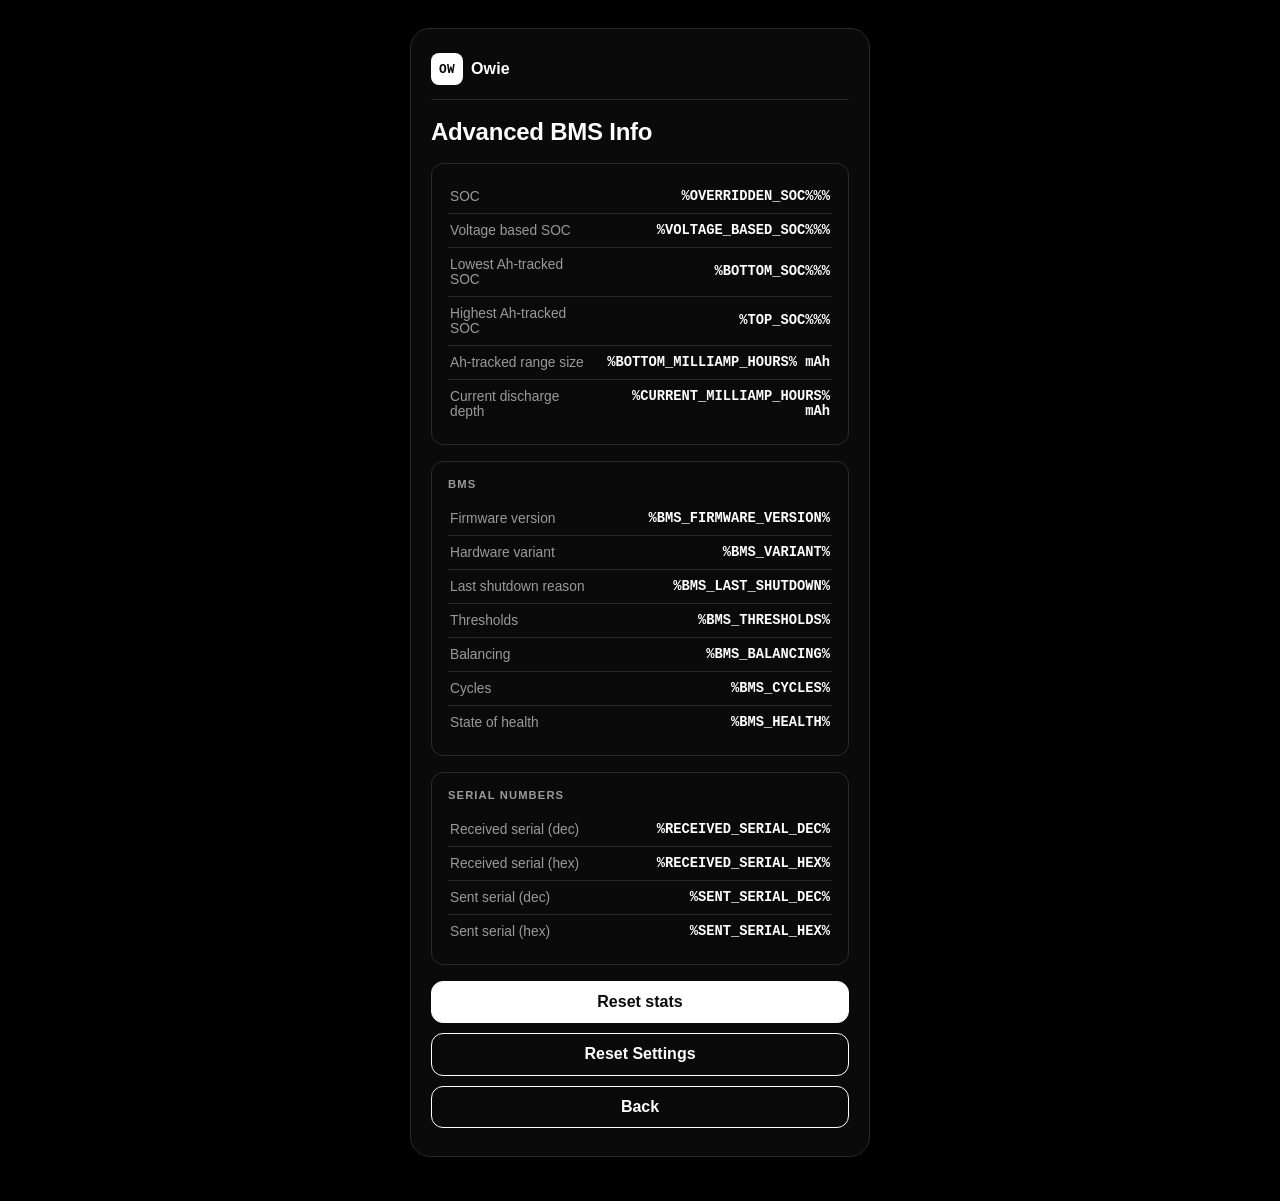
==== data/battery.html @ ce4d21ec "UI: move serials to Advanced BMS Info, drop home Firmware Update button, fix stock mode switch state" ====
<!DOCTYPE html>
<html lang="en">

<head>
    <meta charset="utf-8">
    <meta name="viewport" content="width=device-width,initial-scale=1,user-scalable=no">
    <title>Owie - Advanced BMS Info</title>
    <link rel="stylesheet" href="styles.css?v=5">
</head>

<body>
    <main class="page">
        <header class="topbar">
            <div class="brand">
                <span class="brand-mark">OW</span>
                <span class="brand-name">Owie</span>
            </div>
        </header>

        <h1>Advanced BMS Info</h1>

        <div class="section">
            <table>
                <tr>
                    <th>SOC</th>
                    <td>%OVERRIDDEN_SOC%%%</td>
                </tr>
                <tr>
                    <th>Voltage based SOC</th>
                    <td>%VOLTAGE_BASED_SOC%%%</td>
                </tr>
                <tr>
                    <th>Lowest Ah-tracked SOC</th>
                    <td>%BOTTOM_SOC%%%</td>
                </tr>
                <tr>
                    <th>Highest Ah-tracked SOC</th>
                    <td>%TOP_SOC%%%</td>
                </tr>
                <tr>
                    <th>Ah-tracked range size</th>
                    <td>%BOTTOM_MILLIAMP_HOURS% mAh</td>
                </tr>
                <tr>
                    <th>Current discharge depth</th>
                    <td>%CURRENT_MILLIAMP_HOURS% mAh</td>
                </tr>
            </table>
        </div>

        <div class="section">
            <h2 class="section-title">BMS</h2>
            <table>
                <tr>
                    <th>Firmware version</th>
                    <td>%BMS_FIRMWARE_VERSION%</td>
                </tr>
                <tr>
                    <th>Hardware variant</th>
                    <td>%BMS_VARIANT%</td>
                </tr>
                <tr>
                    <th>Last shutdown reason</th>
                    <td>%BMS_LAST_SHUTDOWN%</td>
                </tr>
                <tr>
                    <th>Thresholds</th>
                    <td>%BMS_THRESHOLDS%</td>
                </tr>
                <tr>
                    <th>Balancing</th>
                    <td>%BMS_BALANCING%</td>
                </tr>
                <tr>
                    <th>Cycles</th>
                    <td>%BMS_CYCLES%</td>
                </tr>
                <tr>
                    <th>State of health</th>
                    <td>%BMS_HEALTH%</td>
                </tr>
            </table>
        </div>

        <div class="section">
            <h2 class="section-title">Serial Numbers</h2>
            <table>
                <tr>
                    <th>Received serial (dec)</th>
                    <td>%RECEIVED_SERIAL_DEC%</td>
                </tr>
                <tr>
                    <th>Received serial (hex)</th>
                    <td>%RECEIVED_SERIAL_HEX%</td>
                </tr>
                <tr>
                    <th>Sent serial (dec)</th>
                    <td>%SENT_SERIAL_DEC%</td>
                </tr>
                <tr>
                    <th>Sent serial (hex)</th>
                    <td>%SENT_SERIAL_HEX%</td>
                </tr>
            </table>
        </div>

        <div class="btn-row">
            <form method="post">
                <input type="hidden" name="reset_stats">
                <button>Reset stats</button>
            </form>
            <form method="post">
                <input type="hidden" name="reset_settings">
                <button class="btn-secondary">Reset Settings</button>
            </form>
            <button class="btn-secondary" onclick="history.back()">Back</button>
        </div>
    </main>
</body>

</html>
---- data/styles.css ----
:root {
    --bg: #000000;
    --text: #ffffff;
    --muted: #9a9a9a;
    --border: #2a2a2a;
    --ink: #ffffff;
    --paper: #0a0a0a;
    --field-bg: #141414;
    --field-bg-focus: #1a1a1a;
    --raised: #161616;
    --radius-lg: 20px;
    --radius-md: 12px;
    --shadow: 0 24px 60px rgba(0, 0, 0, 0.6), 0 2px 8px rgba(0, 0, 0, 0.4);
}

* {
    box-sizing: border-box;
}

body {
    margin: 0;
    min-height: 100vh;
    min-height: 100dvh;
    /* Always keep base padding AND any notch/status-bar inset */
    padding-top: calc(28px + env(safe-area-inset-top, 0px));
    padding-right: calc(20px + env(safe-area-inset-right, 0px));
    padding-bottom: calc(28px + env(safe-area-inset-bottom, 0px));
    padding-left: calc(20px + env(safe-area-inset-left, 0px));
    background: var(--bg);
    color: var(--text);
    font-family: -apple-system, BlinkMacSystemFont, "Segoe UI", Roboto, Helvetica, Arial, sans-serif;
    -webkit-font-smoothing: antialiased;
    overflow-x: hidden;
    overflow-y: auto;
    -webkit-overflow-scrolling: touch;
}

.card {
    width: 100%;
    max-width: 380px;
    margin: 0 auto;
    background: var(--paper);
    color: var(--text);
    border: 1px solid var(--border);
    border-radius: var(--radius-lg);
    box-shadow: var(--shadow);
    padding: 32px 28px;
    text-align: center;
}

.brand {
    display: inline-flex;
    align-items: center;
    gap: 8px;
    margin-bottom: 18px;
}

.brand-mark {
    width: 32px;
    height: 32px;
    border-radius: 8px;
    background: var(--ink);
    color: var(--paper);
    font-family: ui-monospace, SFMono-Regular, Menlo, Consolas, monospace;
    font-size: 0.8rem;
    font-weight: 700;
    display: flex;
    align-items: center;
    justify-content: center;
    letter-spacing: 0.02em;
}

.brand-name {
    font-weight: 700;
    letter-spacing: 0.01em;
}

.eyebrow {
    margin: 0 0 4px;
    text-transform: uppercase;
    letter-spacing: 0.12em;
    font-size: 0.7rem;
    font-weight: 600;
    color: var(--muted);
}

h1 {
    margin: 0 0 8px;
    font-size: 1.5rem;
    font-weight: 700;
    letter-spacing: -0.01em;
    color: var(--text);
}

.subtitle {
    margin: 0 0 24px;
    color: var(--muted);
    font-size: 0.92rem;
    line-height: 1.5;
}

.subtitle code {
    background: var(--raised);
    border-radius: 4px;
    padding: 1px 5px;
    font-family: ui-monospace, SFMono-Regular, Menlo, Consolas, monospace;
    font-size: 0.85em;
    color: var(--ink);
}

.dropzone {
    border: 1.5px dashed var(--border);
    border-radius: var(--radius-md);
    padding: 32px 18px;
    cursor: pointer;
    transition: border-color 0.2s ease, background 0.2s ease;
    outline: none;
    background: var(--field-bg);
    text-align: center;
}

.dropzone:hover,
.dropzone:focus-visible {
    border-color: #555;
    background: var(--field-bg-focus);
}

.dropzone.dragover {
    border-color: var(--ink);
    background: var(--raised);
}

.dropzone .icon {
    width: 28px;
    height: 28px;
    color: var(--muted);
    margin: 0 auto 12px;
    display: block;
}

.dropzone-title {
    margin: 0 0 4px;
    font-weight: 600;
    font-size: 0.95rem;
    color: var(--text);
}

.dropzone-hint {
    margin: 0;
    color: var(--muted);
    font-size: 0.8rem;
    line-height: 1.45;
}

.dropzone-hint code,
.page-lead code {
    background: var(--raised);
    border-radius: 4px;
    padding: 1px 5px;
    font-family: ui-monospace, SFMono-Regular, Menlo, Consolas, monospace;
    font-size: 0.85em;
    color: var(--ink);
}

.visually-hidden {
    position: absolute;
    width: 1px;
    height: 1px;
    overflow: hidden;
    clip: rect(0 0 0 0);
    white-space: nowrap;
}

/* ---------- Firmware update flow ---------- */

.update-page .page-lead {
    margin: -8px 0 20px;
    color: var(--muted);
    font-size: 0.9rem;
    line-height: 1.5;
}

.topbar-link {
    color: var(--muted);
    font-size: 0.85rem;
    font-weight: 600;
    text-decoration: none;
    padding: 4px 2px;
}

.topbar-link:hover {
    color: var(--text);
}

.update-progress {
    display: grid;
    grid-template-columns: repeat(3, 1fr);
    gap: 6px;
    margin: 0 0 20px;
}

.update-progress span {
    height: 3px;
    border-radius: 999px;
    background: var(--border);
    transition: background 0.2s ease;
}

.update-progress span.is-active,
.update-progress span.is-done {
    background: var(--ink);
}

.ready-state,
.upload-state {
    text-align: left;
}

.file-chip {
    padding: 14px 16px;
    margin: 0 0 16px;
    border-radius: var(--radius-md);
    border: 1px solid var(--border);
    background: var(--raised);
}

.file-chip-meta {
    min-width: 0;
}

.ready-label {
    margin: 0 0 4px;
    font-size: 0.7rem;
    font-weight: 700;
    letter-spacing: 0.1em;
    text-transform: uppercase;
    color: var(--muted);
}

.ready-filename {
    margin: 0;
    font-family: ui-monospace, SFMono-Regular, Menlo, Consolas, monospace;
    font-size: 0.88rem;
    font-weight: 600;
    color: var(--text);
    word-break: break-all;
    line-height: 1.35;
}

.ready-filesize {
    margin: 4px 0 0;
    font-size: 0.78rem;
    color: var(--muted);
}

.upload-state {
    padding: 28px 8px 8px;
    text-align: center;
}

.upload-state .upload-title {
    margin: 0 0 6px;
    font-size: 1rem;
    font-weight: 600;
    color: var(--text);
}

.upload-state .upload-file {
    margin: 0 0 18px;
    font-family: ui-monospace, SFMono-Regular, Menlo, Consolas, monospace;
    font-size: 0.82rem;
    font-weight: 600;
    color: var(--muted);
    word-break: break-all;
}

.progress-track {
    width: 100%;
    height: 4px;
    border-radius: 999px;
    background: var(--border);
    overflow: hidden;
    margin: 0 0 14px;
}

.progress-bar {
    width: 35%;
    height: 100%;
    border-radius: inherit;
    background: var(--ink);
    animation: progress-slide 1.1s ease-in-out infinite;
}

@keyframes progress-slide {
    0% {
        transform: translateX(-120%);
    }
    100% {
        transform: translateX(320%);
    }
}

.hidden {
    display: none !important;
}

.spinner {
    width: 28px;
    height: 28px;
    margin: 0 auto 14px;
    border-radius: 50%;
    border: 2px solid var(--border);
    border-top-color: var(--ink);
    animation: spin 0.75s linear infinite;
}

@keyframes spin {
    to {
        transform: rotate(360deg);
    }
}

.update-result {
    text-align: center;
}

.update-result .topbar {
    text-align: left;
}

.update-result h1 {
    text-align: center;
}

.update-result .page-lead {
    margin: 0 0 20px;
}

.status-icon {
    width: 56px;
    height: 56px;
    margin: 8px auto 16px;
    border-radius: 50%;
    display: flex;
    align-items: center;
    justify-content: center;
    background: var(--ink);
    color: var(--paper);
}

.status-icon.error {
    background: var(--raised);
    color: var(--text);
    border: 1px solid var(--border);
}

.status-icon svg {
    width: 24px;
    height: 24px;
}

.error-box {
    text-align: left;
    background: var(--raised);
    color: var(--text);
    border: 1px solid var(--border);
    border-radius: var(--radius-md);
    padding: 14px;
    font-family: ui-monospace, SFMono-Regular, Menlo, Consolas, monospace;
    font-size: 0.82rem;
    white-space: pre-wrap;
    word-break: break-word;
    margin: 0 0 16px;
}

button {
    border: 1.5px solid var(--ink);
    border-radius: var(--radius-md);
    background: var(--ink);
    color: var(--paper);
    line-height: 2.4rem;
    font-size: 1rem;
    font-weight: 600;
    width: 100%;
    cursor: pointer;
    transition: background 0.2s ease, color 0.2s ease, transform 0.15s ease;
}

button:hover {
    background: var(--paper);
    color: var(--ink);
}

button:active {
    transform: scale(0.985);
}

/* ---------- Dashboard pages ---------- */

.page {
    width: 100%;
    max-width: 460px;
    margin: 0 auto;
    background: var(--paper);
    color: var(--text);
    border: 1px solid var(--border);
    border-radius: var(--radius-lg);
    box-shadow: var(--shadow);
    padding: 22px 20px 28px;
    text-align: left;
}

.page.page-wide {
    max-width: 720px;
}

.topbar {
    display: flex;
    align-items: center;
    justify-content: space-between;
    gap: 10px;
    margin: 0 0 18px;
    padding-top: 2px;
    padding-bottom: 14px;
    border-bottom: 1px solid var(--border);
    min-width: 0;
}

.topbar .brand {
    margin-bottom: 0;
    flex: 0 0 auto;
}

.ap-name {
    font-family: ui-monospace, SFMono-Regular, Menlo, Consolas, monospace;
    font-size: 0.76rem;
    color: var(--muted);
    background: var(--raised);
    padding: 4px 10px;
    border-radius: 999px;
    white-space: nowrap;
    overflow: hidden;
    text-overflow: ellipsis;
    min-width: 0;
    max-width: 55%;
    flex: 0 1 auto;
}

.page h1 {
    text-align: left;
    margin: 0 0 16px;
    line-height: 1.2;
}

.section {
    border: 1px solid var(--border);
    border-radius: var(--radius-md);
    padding: 16px;
    margin: 0 0 16px;
}

.page h2.section-title {
    margin: 0 0 12px;
    font-size: 0.7rem;
    font-weight: 700;
    text-transform: uppercase;
    letter-spacing: 0.1em;
    color: var(--muted);
}

.page table {
    width: 100%;
    border-collapse: collapse;
    color: var(--text);
}

.page table:not(.cell-voltages) tr {
    border-bottom: 1px solid var(--border);
}

.page table:not(.cell-voltages) tr:last-child {
    border-bottom: none;
}

.page table:not(.cell-voltages) th,
.page table:not(.cell-voltages) td {
    text-align: left;
    padding: 9px 2px;
    font-weight: 400;
    font-size: 0.86rem;
}

.page table:not(.cell-voltages) th {
    color: var(--muted);
    font-weight: 500;
}

.page table:not(.cell-voltages) td {
    text-align: right;
    font-family: ui-monospace, SFMono-Regular, Menlo, Consolas, monospace;
    font-weight: 600;
    color: var(--text);
}

.cell-voltages {
    width: 100%;
}

.cell-voltages td {
    padding: 7px 4px;
    background: var(--raised);
    border: 0;
    border-radius: 6px;
    text-align: center;
    font-family: ui-monospace, SFMono-Regular, Menlo, Consolas, monospace;
    font-size: 0.78rem;
    font-weight: 600;
    color: var(--text);
}

.field {
    margin: 0 0 14px;
}

.field:last-child {
    margin-bottom: 0;
}

.field label {
    display: block;
    font-size: 0.8rem;
    font-weight: 600;
    margin-bottom: 6px;
    color: var(--text);
}

.field input,
.field select {
    width: 100%;
    padding: 10px 12px;
    border: 1.5px solid var(--border);
    border-radius: 10px;
    background: var(--field-bg);
    color: var(--text);
    font-size: 0.92rem;
    font-family: inherit;
}

.field input::placeholder {
    color: var(--muted);
}

.field input:focus,
.field select:focus {
    outline: none;
    border-color: var(--ink);
    background: var(--field-bg-focus);
}

.field-hint {
    margin: 6px 0 0;
    font-size: 0.78rem;
    color: var(--muted);
}

.btn-row {
    display: flex;
    flex-direction: column;
    gap: 10px;
}

.btn-row + .btn-row,
.section + .btn-row,
form + .btn-row {
    margin-top: 16px;
}

.btn-secondary {
    background: var(--paper);
    color: var(--ink);
}

.btn-secondary:hover {
    background: var(--raised);
}

.terminal {
    display: block;
    width: 100%;
    box-sizing: border-box;
    height: 240px;
    resize: vertical;
    background: var(--field-bg);
    color: var(--text);
    border: 1px solid var(--border);
    border-radius: var(--radius-md);
    padding: 12px;
    font-family: ui-monospace, SFMono-Regular, Menlo, Consolas, monospace;
    font-size: 0.78rem;
    line-height: 1.5;
    margin: 0 0 14px;
}

.footer-note {
    text-align: center;
    margin-top: 18px;
    padding-top: 14px;
    border-top: 1px solid var(--border);
    font-size: 0.75rem;
    color: var(--muted);
}

.switch-row {
    display: flex;
    align-items: center;
    justify-content: space-between;
    gap: 12px;
    cursor: pointer;
    font-size: 0.95rem;
}

.switch {
    position: relative;
    flex: none;
    width: 46px;
    height: 26px;
}

.switch input {
    position: absolute;
    opacity: 0;
    width: 100%;
    height: 100%;
    margin: 0;
    cursor: pointer;
}

.switch .slider {
    position: absolute;
    inset: 0;
    border-radius: 13px;
    background: var(--field-bg-focus);
    border: 1px solid var(--border);
    transition: background 0.15s;
    pointer-events: none;
}

.switch .slider::before {
    content: "";
    position: absolute;
    top: 3px;
    left: 3px;
    width: 18px;
    height: 18px;
    border-radius: 50%;
    background: var(--muted);
    transition: transform 0.15s, background 0.15s;
}

.switch input:checked + .slider {
    background: #1fa3ec;
    border-color: #1fa3ec;
}

.switch input:checked + .slider::before {
    transform: translateX(20px);
    background: #fff;
}
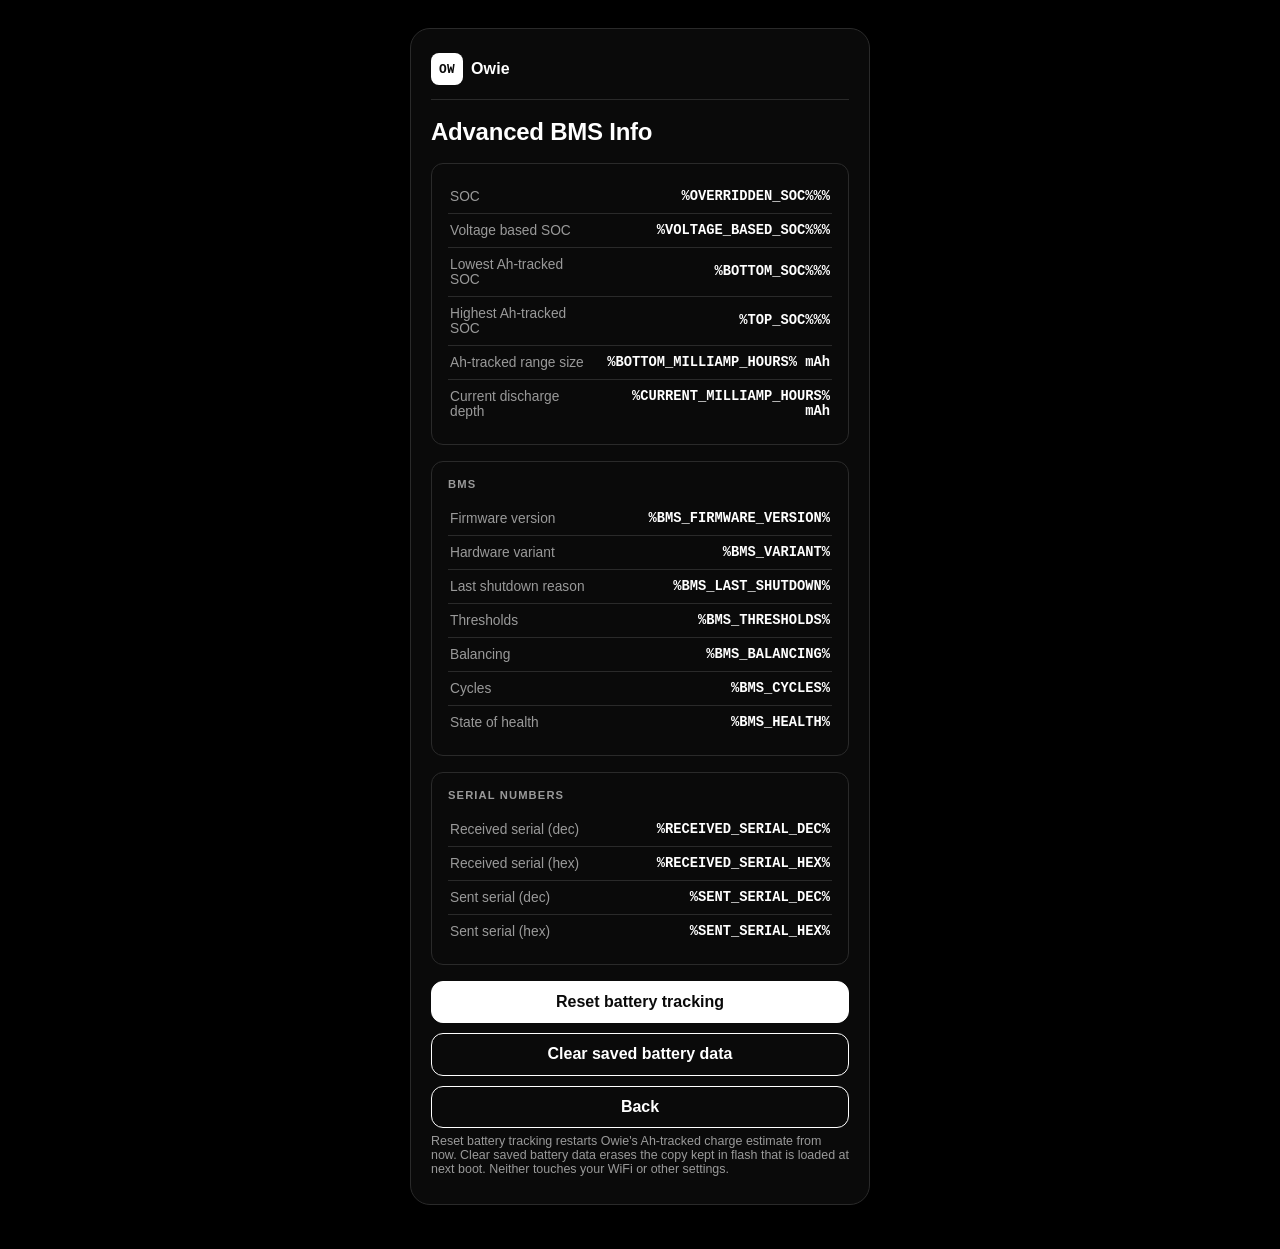
==== commit 1a96ef96: "Fix UNKNOWN PLACEHOLDER on BMS info page: values containing % were re-parsed; HTML-escape user strin" ====
--- a/data/battery.html
+++ b/data/battery.html
@@ -107,14 +107,16 @@
         <div class="btn-row">
             <form method="post">
                 <input type="hidden" name="reset_stats">
-                <button>Reset stats</button>
+                <button>Reset battery tracking</button>
             </form>
             <form method="post">
                 <input type="hidden" name="reset_settings">
-                <button class="btn-secondary">Reset Settings</button>
+                <button class="btn-secondary">Clear saved battery data</button>
             </form>
             <button class="btn-secondary" onclick="history.back()">Back</button>
         </div>
+
+        <p class="field-hint">Reset battery tracking restarts Owie's Ah-tracked charge estimate from now. Clear saved battery data erases the copy kept in flash that is loaded at next boot. Neither touches your WiFi or other settings.</p>
     </main>
 </body>
 
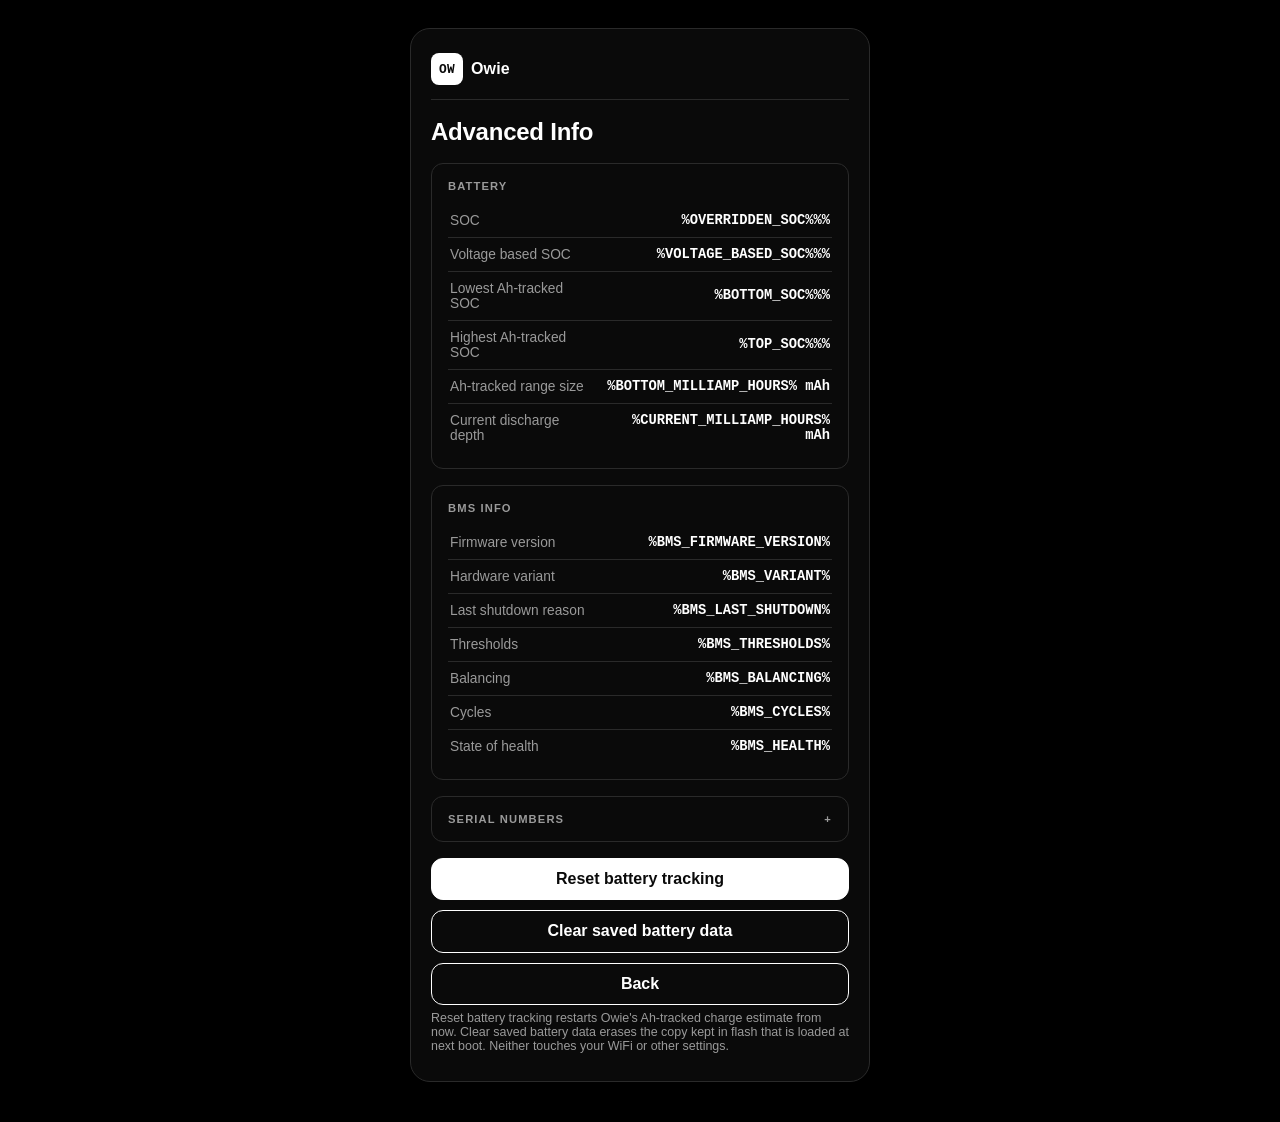
==== commit a68f3f3b: "Split stock mode into two switches (regen/range estimator, FM battery percentage); rename Advanced I" ====
--- a/data/battery.html
+++ b/data/battery.html
@@ -4,7 +4,7 @@
 <head>
     <meta charset="utf-8">
     <meta name="viewport" content="width=device-width,initial-scale=1,user-scalable=no">
-    <title>Owie - Advanced BMS Info</title>
+    <title>Owie - Advanced Info</title>
     <link rel="stylesheet" href="styles.css?v=5">
 </head>
 
@@ -17,9 +17,10 @@
             </div>
         </header>
 
-        <h1>Advanced BMS Info</h1>
+        <h1>Advanced Info</h1>
 
         <div class="section">
+            <h2 class="section-title">Battery</h2>
             <table>
                 <tr>
                     <th>SOC</th>
@@ -49,7 +50,7 @@
         </div>
 
         <div class="section">
-            <h2 class="section-title">BMS</h2>
+            <h2 class="section-title">BMS Info</h2>
             <table>
                 <tr>
                     <th>Firmware version</th>
@@ -82,8 +83,8 @@
             </table>
         </div>
 
-        <div class="section">
-            <h2 class="section-title">Serial Numbers</h2>
+        <details class="section">
+            <summary class="section-title">Serial Numbers</summary>
             <table>
                 <tr>
                     <th>Received serial (dec)</th>
@@ -102,7 +103,7 @@
                     <td>%SENT_SERIAL_HEX%</td>
                 </tr>
             </table>
-        </div>
+        </details>
 
         <div class="btn-row">
             <form method="post">
--- a/data/styles.css
+++ b/data/styles.css
@@ -666,3 +666,30 @@
     transform: translateX(20px);
     background: #fff;
 }
+
+details.section > summary {
+    cursor: pointer;
+    list-style: none;
+    font-size: 0.7rem;
+    font-weight: 700;
+    text-transform: uppercase;
+    letter-spacing: 0.1em;
+    color: var(--muted);
+}
+
+details.section > summary::-webkit-details-marker {
+    display: none;
+}
+
+details.section > summary::after {
+    content: "+";
+    float: right;
+}
+
+details.section[open] > summary::after {
+    content: "\2212";
+}
+
+details.section > table {
+    margin-top: 12px;
+}
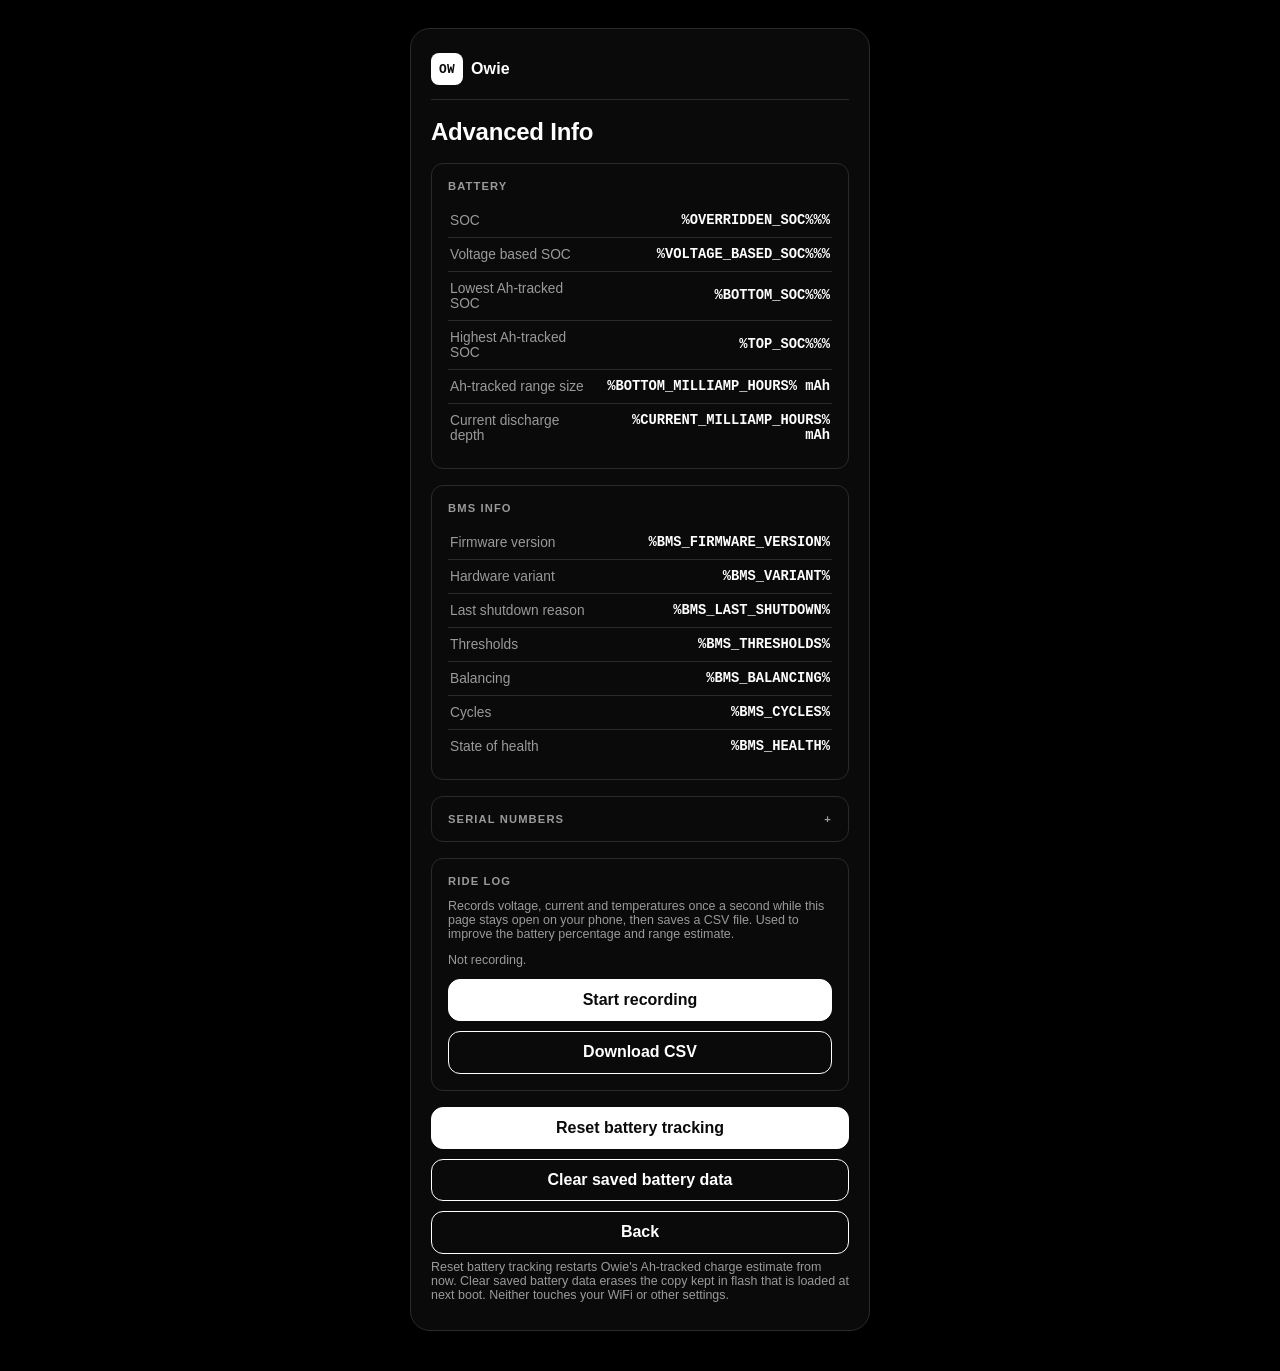
==== commit 65acfcdd: "Single stock regen/range switch (battery percentage switch removed); add /live endpoint and ride log" ====
--- a/data/battery.html
+++ b/data/battery.html
@@ -105,6 +105,16 @@
             </table>
         </details>
 
+        <div class="section">
+            <h2 class="section-title">Ride Log</h2>
+            <p class="field-hint" style="margin:0 0 12px">Records voltage, current and temperatures once a second while this page stays open on your phone, then saves a CSV file. Used to improve the battery percentage and range estimate.</p>
+            <p id="logStatus" class="field-hint" style="margin:0 0 12px">Not recording.</p>
+            <div class="btn-row">
+                <button type="button" id="logToggle">Start recording</button>
+                <button type="button" id="logDownload" class="btn-secondary" disabled>Download CSV</button>
+            </div>
+        </div>
+
         <div class="btn-row">
             <form method="post">
                 <input type="hidden" name="reset_stats">
@@ -119,6 +129,64 @@
 
         <p class="field-hint">Reset battery tracking restarts Owie's Ah-tracked charge estimate from now. Clear saved battery data erases the copy kept in flash that is loaded at next boot. Neither touches your WiFi or other settings.</p>
     </main>
+    <script>
+        (function () {
+            var rows = [], timer = null, lock = null, fails = 0;
+            var btn = document.getElementById('logToggle');
+            var dl = document.getElementById('logDownload');
+            var status = document.getElementById('logStatus');
+            var header = ['phone_time', 'ms', 'mv', 'ma', 'maxma', 'soc', 'bmssoc', 'vsoc', 'usedmah', 'regenmah'];
+            var i;
+            for (i = 1; i <= 15; i++) header.push('cell' + i);
+            for (i = 1; i <= 5; i++) header.push('temp' + i);
+
+            function say(t) { status.textContent = t; }
+            function sample() {
+                var x = new XMLHttpRequest();
+                x.open('GET', '/live');
+                x.timeout = 2000;
+                x.onload = function () {
+                    try {
+                        var d = JSON.parse(x.responseText);
+                        rows.push([new Date().toISOString(), d.ms, d.mv, d.ma, d.maxma, d.soc, d.bmssoc, d.vsoc, d.usedmah, d.regenmah].concat(d.cells, d.temps).join(','));
+                        fails = 0;
+                        say('Recording: ' + rows.length + ' samples. Keep this page open.');
+                    } catch (e) { fails++; }
+                };
+                x.onerror = x.ontimeout = function () {
+                    fails++;
+                    say('Connection problem (' + fails + ' missed). ' + rows.length + ' samples kept.');
+                };
+                x.send();
+            }
+            function start() {
+                timer = setInterval(sample, 1000);
+                btn.textContent = 'Stop recording';
+                try { if (navigator.wakeLock) navigator.wakeLock.request('screen').then(function (l) { lock = l; }, function () { }); } catch (e) { }
+                say('Recording...');
+            }
+            function stop() {
+                clearInterval(timer);
+                timer = null;
+                try { if (lock) { lock.release(); lock = null; } } catch (e) { }
+                btn.textContent = 'Start recording';
+                dl.disabled = rows.length === 0;
+                say('Stopped. ' + rows.length + ' samples ready to download.');
+            }
+            btn.onclick = function () {
+                if (timer) { stop(); } else { rows = []; dl.disabled = true; start(); }
+            };
+            dl.onclick = function () {
+                var blob = new Blob([header.join(',') + '\n' + rows.join('\n') + '\n'], { type: 'text/csv' });
+                var a = document.createElement('a');
+                a.href = URL.createObjectURL(blob);
+                a.download = 'owie-ride-' + new Date().toISOString().slice(0, 16).replace(/[:T]/g, '-') + '.csv';
+                document.body.appendChild(a);
+                a.click();
+                document.body.removeChild(a);
+            };
+        })();
+    </script>
 </body>
 
 </html>
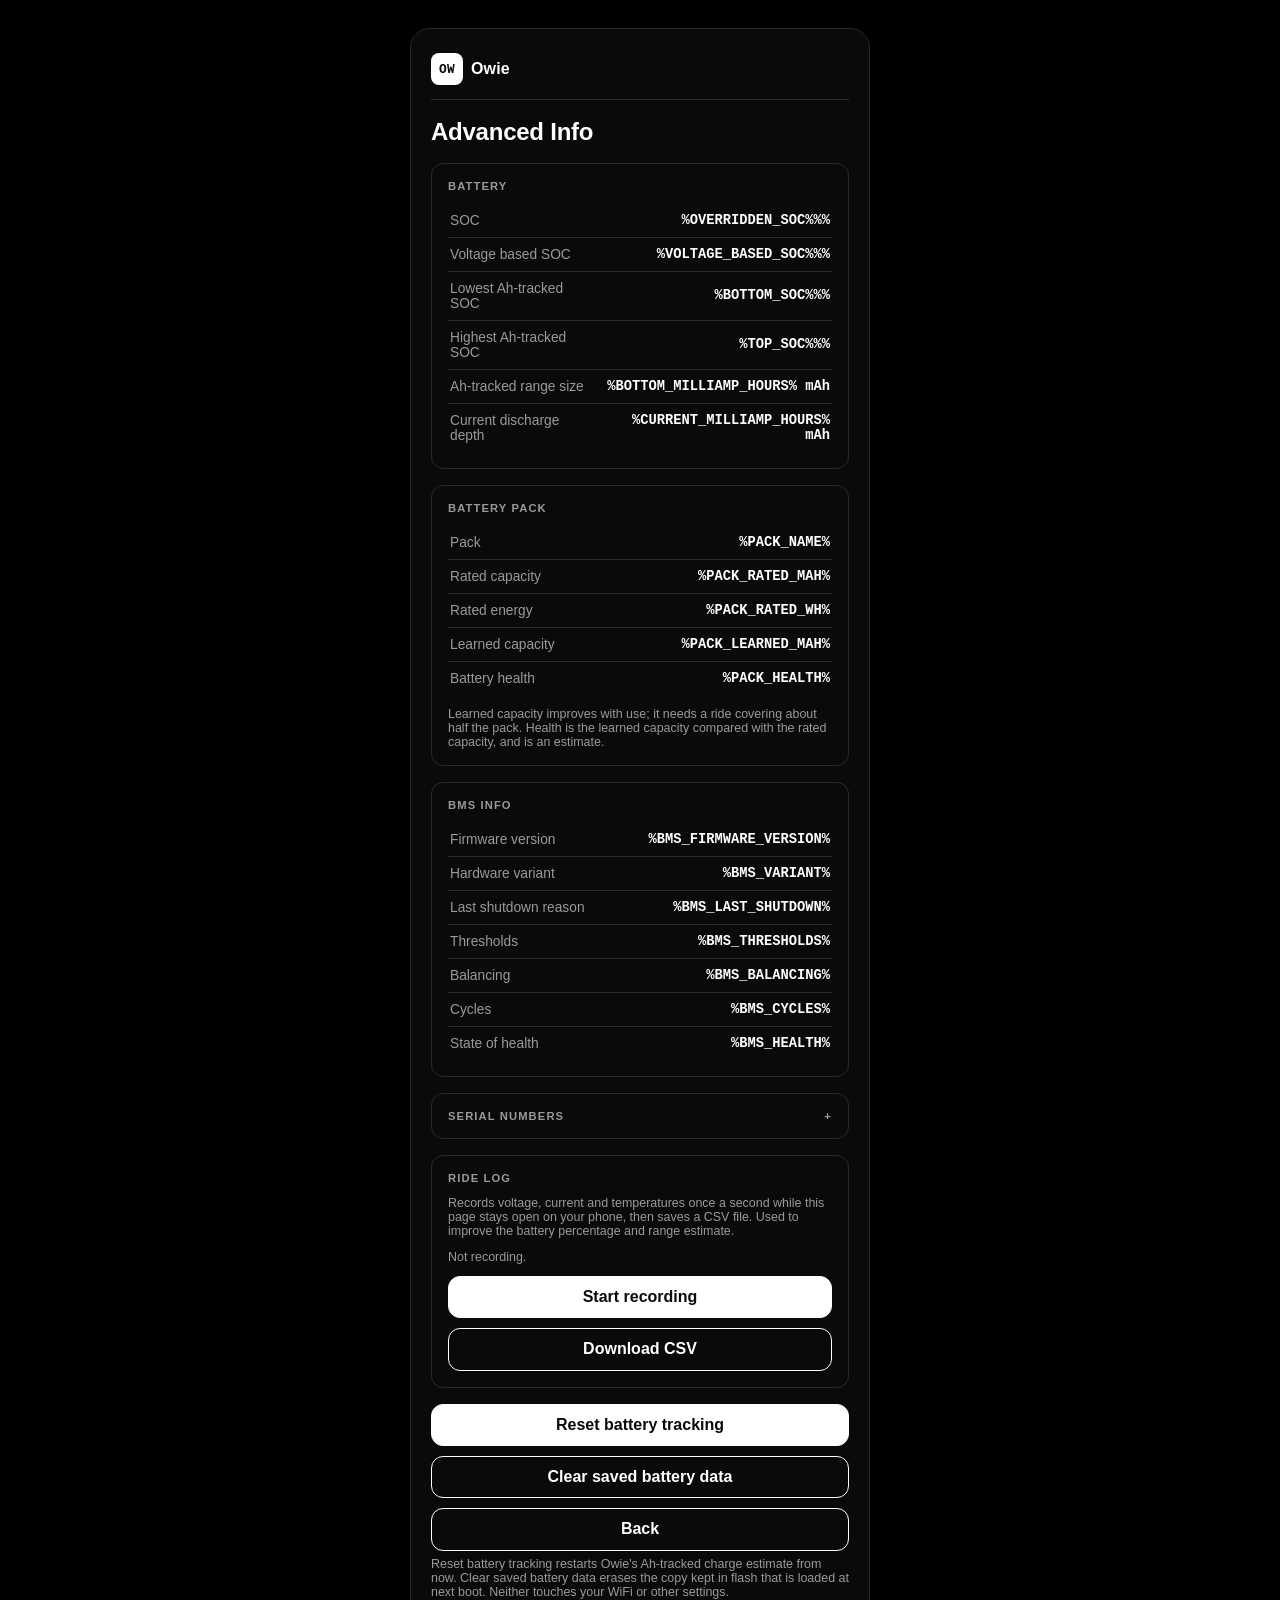
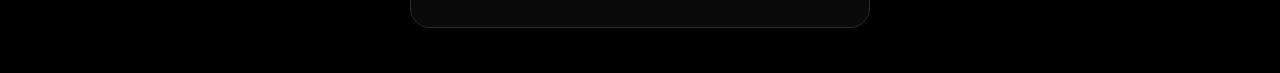
==== commit 5fe25197: "Battery pack setup (cell, S, P): rated capacity/energy, learned capacity, battery health on Advanced" ====
--- a/data/battery.html
+++ b/data/battery.html
@@ -47,6 +47,33 @@
                     <td>%CURRENT_MILLIAMP_HOURS% mAh</td>
                 </tr>
             </table>
+        </div>
+
+        <div class="section">
+            <h2 class="section-title">Battery Pack</h2>
+            <table>
+                <tr>
+                    <th>Pack</th>
+                    <td>%PACK_NAME%</td>
+                </tr>
+                <tr>
+                    <th>Rated capacity</th>
+                    <td>%PACK_RATED_MAH%</td>
+                </tr>
+                <tr>
+                    <th>Rated energy</th>
+                    <td>%PACK_RATED_WH%</td>
+                </tr>
+                <tr>
+                    <th>Learned capacity</th>
+                    <td>%PACK_LEARNED_MAH%</td>
+                </tr>
+                <tr>
+                    <th>Battery health</th>
+                    <td>%PACK_HEALTH%</td>
+                </tr>
+            </table>
+            <p class="field-hint" style="margin-top:12px">Learned capacity improves with use; it needs a ride covering about half the pack. Health is the learned capacity compared with the rated capacity, and is an estimate.</p>
         </div>
 
         <div class="section">
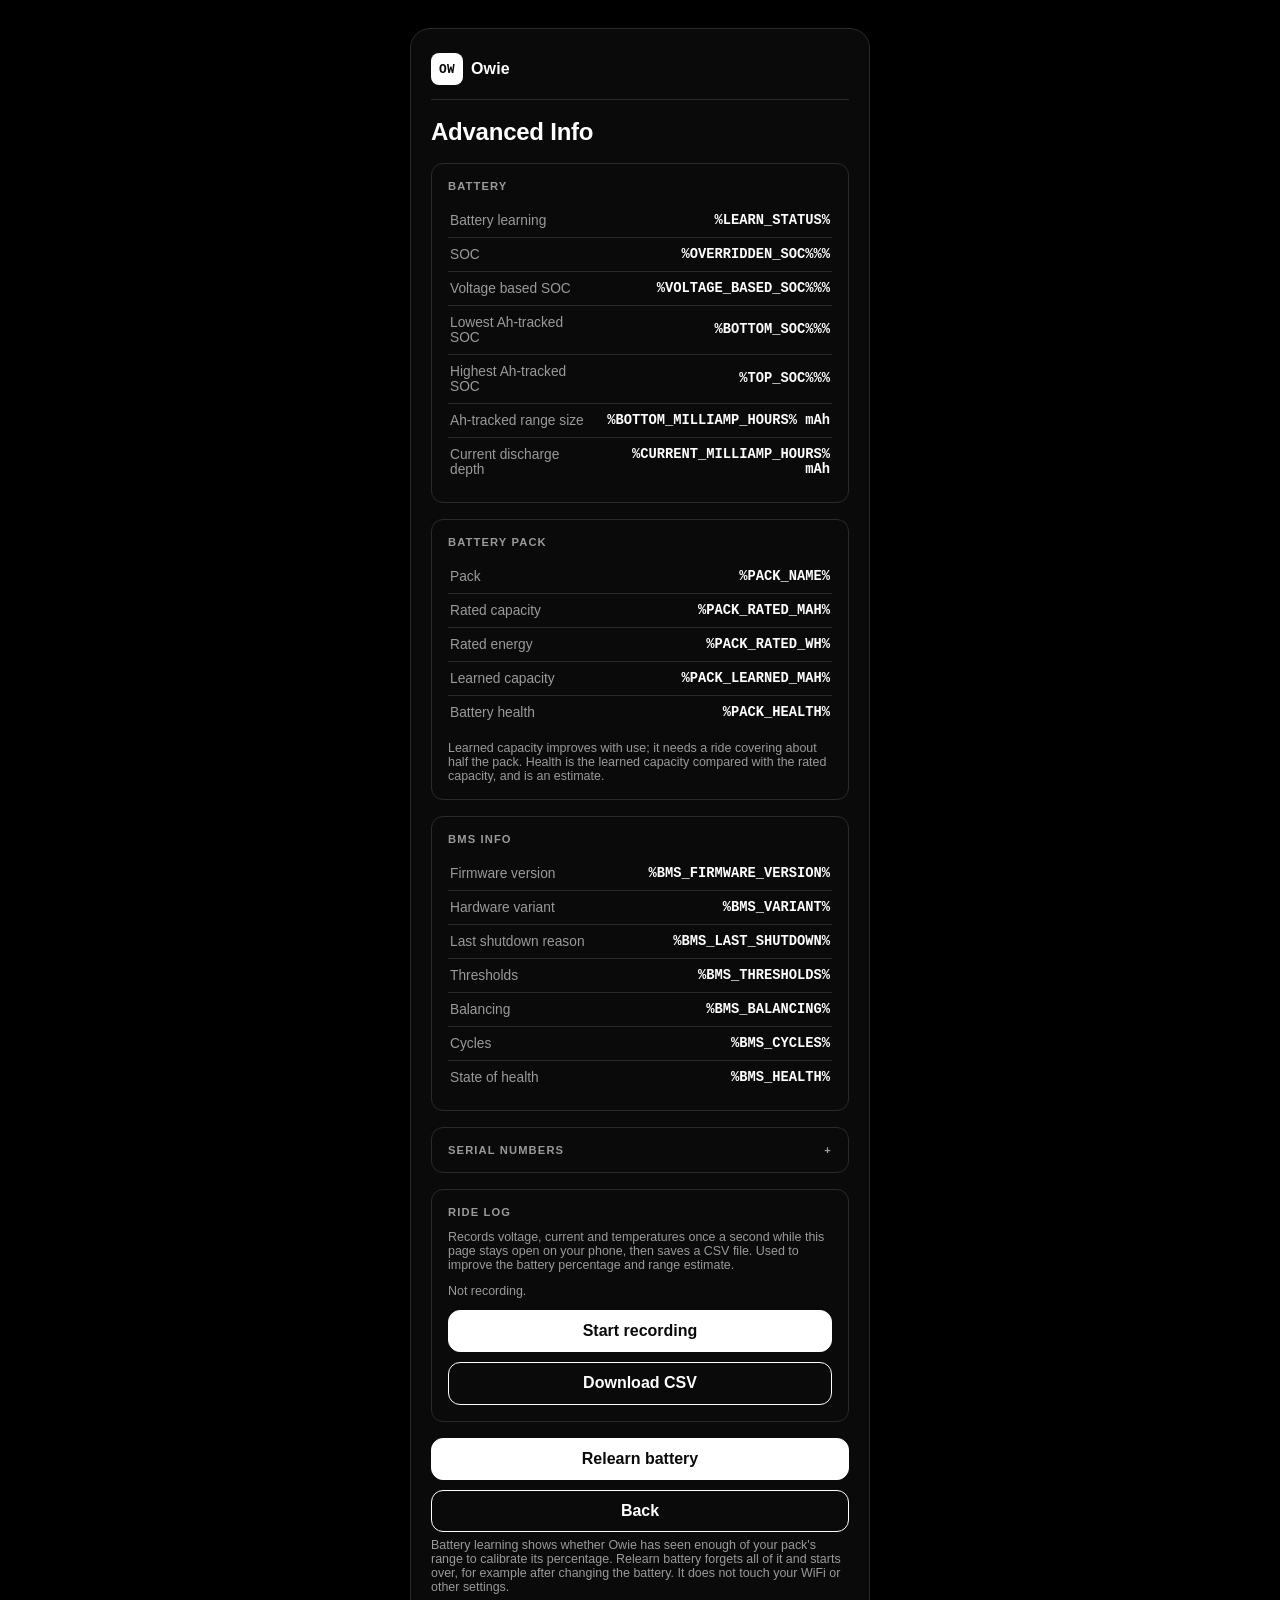
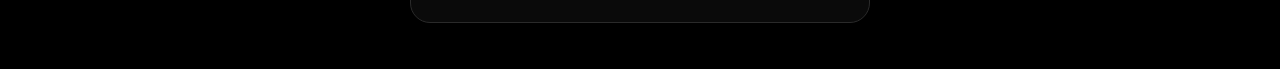
==== commit 137d4c50: "Advanced Info: Learning/Learned battery indicator and Relearn battery button Co-Authored-By: Claude " ====
--- a/data/battery.html
+++ b/data/battery.html
@@ -23,6 +23,10 @@
             <h2 class="section-title">Battery</h2>
             <table>
                 <tr>
+                    <th>Battery learning</th>
+                    <td>%LEARN_STATUS%</td>
+                </tr>
+                <tr>
                     <th>SOC</th>
                     <td>%OVERRIDDEN_SOC%%%</td>
                 </tr>
@@ -143,18 +147,14 @@
         </div>
 
         <div class="btn-row">
-            <form method="post">
-                <input type="hidden" name="reset_stats">
-                <button>Reset battery tracking</button>
-            </form>
-            <form method="post">
-                <input type="hidden" name="reset_settings">
-                <button class="btn-secondary">Clear saved battery data</button>
+            <form method="post" onsubmit="return confirm('Forget what Owie has learned about this battery and start learning again?');">
+                <input type="hidden" name="relearn">
+                <button>Relearn battery</button>
             </form>
             <button class="btn-secondary" onclick="history.back()">Back</button>
         </div>
 
-        <p class="field-hint">Reset battery tracking restarts Owie's Ah-tracked charge estimate from now. Clear saved battery data erases the copy kept in flash that is loaded at next boot. Neither touches your WiFi or other settings.</p>
+        <p class="field-hint">Battery learning shows whether Owie has seen enough of your pack's range to calibrate its percentage. Relearn battery forgets all of it and starts over, for example after changing the battery. It does not touch your WiFi or other settings.</p>
     </main>
     <script>
         (function () {
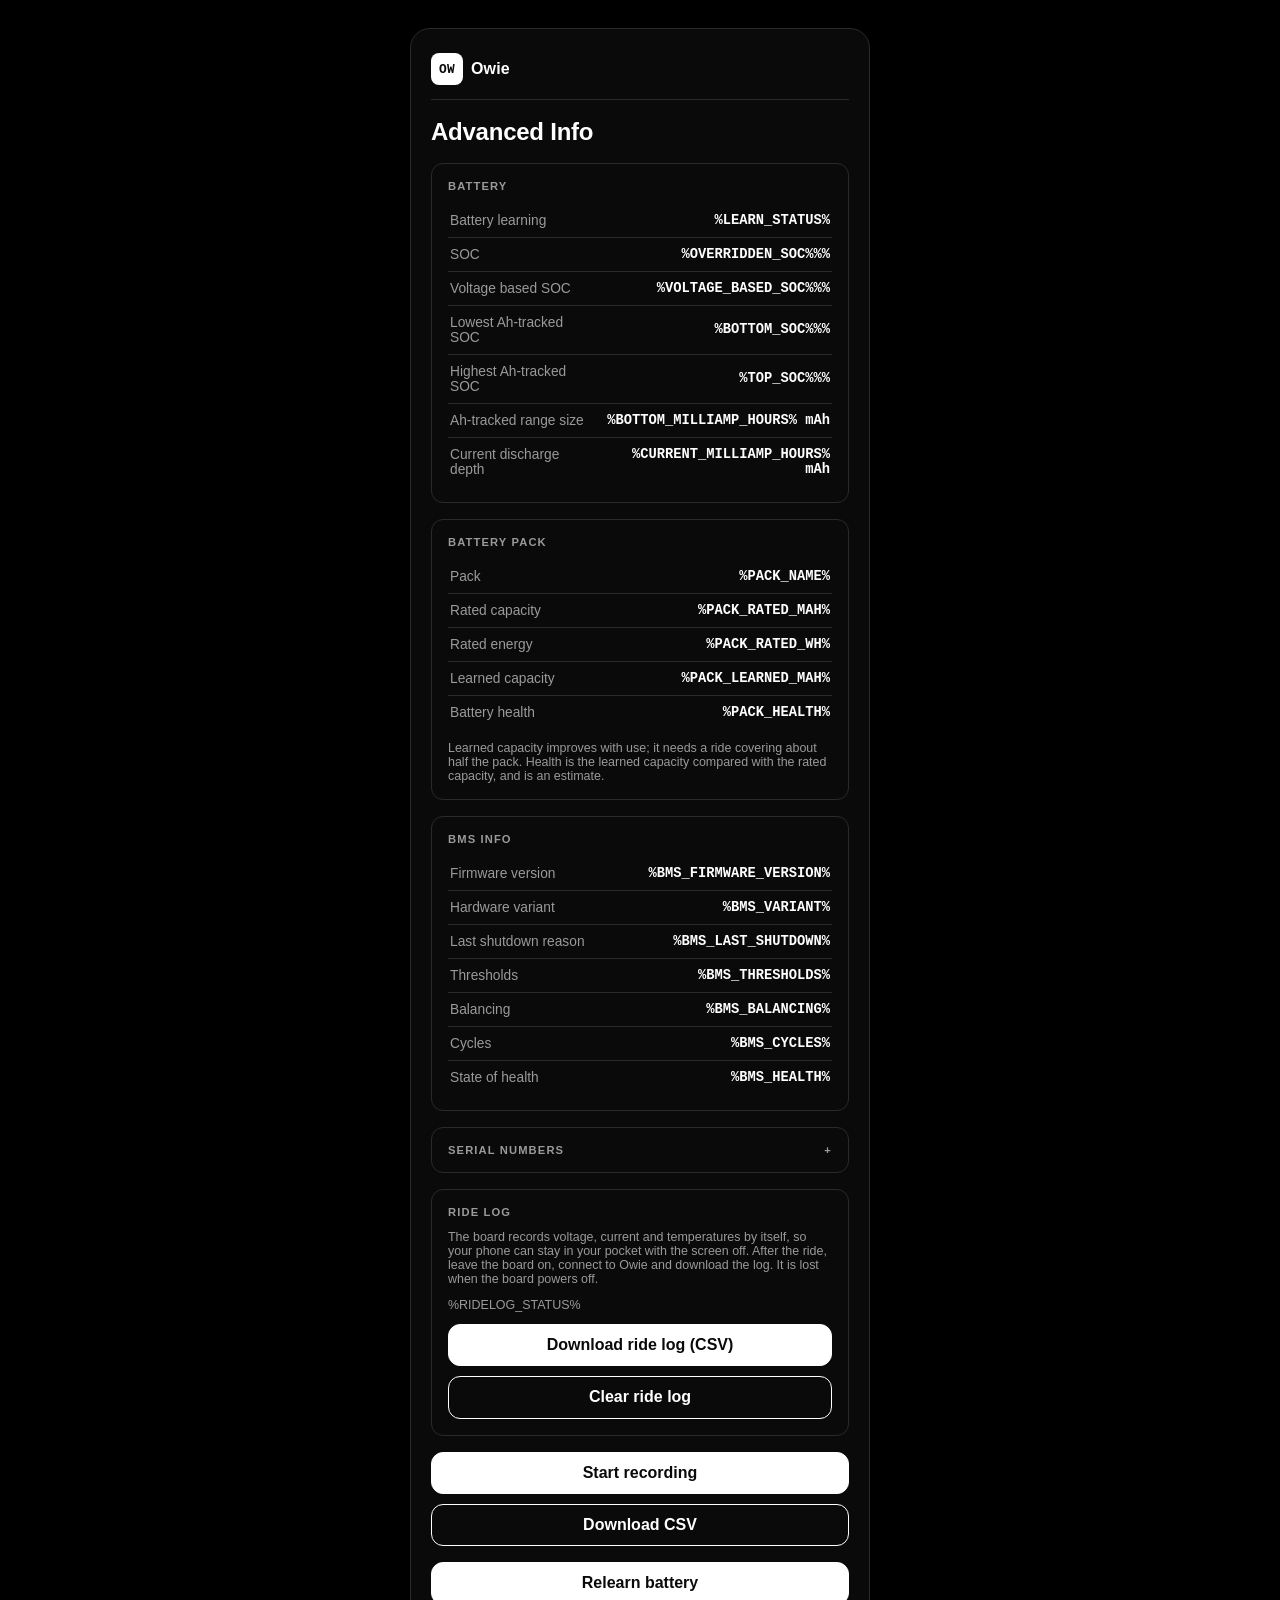
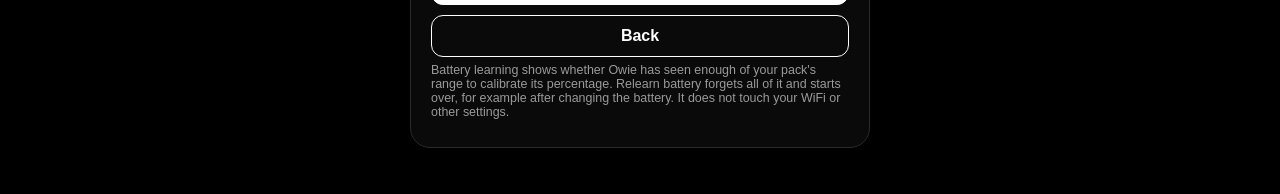
==== commit 41593b7b: "On-board ride log (RAM ring buffer, CSV download) replaces the phone-based recorder, so the screen c" ====
--- a/data/battery.html
+++ b/data/battery.html
@@ -138,9 +138,20 @@
 
         <div class="section">
             <h2 class="section-title">Ride Log</h2>
-            <p class="field-hint" style="margin:0 0 12px">Records voltage, current and temperatures once a second while this page stays open on your phone, then saves a CSV file. Used to improve the battery percentage and range estimate.</p>
-            <p id="logStatus" class="field-hint" style="margin:0 0 12px">Not recording.</p>
+            <p class="field-hint" style="margin:0 0 12px">The board records voltage, current and temperatures by itself, so your phone can stay in your pocket with the screen off. After the ride, leave the board on, connect to Owie and download the log. It is lost when the board powers off.</p>
+            <p class="field-hint" style="margin:0 0 12px">%RIDELOG_STATUS%</p>
             <div class="btn-row">
+                <form action="/ridelog.csv">
+                    <button>Download ride log (CSV)</button>
+                </form>
+                <form method="post" onsubmit="return confirm('Clear the ride log?');">
+                    <input type="hidden" name="clear_ridelog">
+                    <button class="btn-secondary">Clear ride log</button>
+                </form>
+            </div>
+        </div>
+
+        <div class="btn-row">
                 <button type="button" id="logToggle">Start recording</button>
                 <button type="button" id="logDownload" class="btn-secondary" disabled>Download CSV</button>
             </div>
@@ -156,64 +167,6 @@
 
         <p class="field-hint">Battery learning shows whether Owie has seen enough of your pack's range to calibrate its percentage. Relearn battery forgets all of it and starts over, for example after changing the battery. It does not touch your WiFi or other settings.</p>
     </main>
-    <script>
-        (function () {
-            var rows = [], timer = null, lock = null, fails = 0;
-            var btn = document.getElementById('logToggle');
-            var dl = document.getElementById('logDownload');
-            var status = document.getElementById('logStatus');
-            var header = ['phone_time', 'ms', 'mv', 'ma', 'maxma', 'soc', 'bmssoc', 'vsoc', 'usedmah', 'regenmah'];
-            var i;
-            for (i = 1; i <= 15; i++) header.push('cell' + i);
-            for (i = 1; i <= 5; i++) header.push('temp' + i);
-
-            function say(t) { status.textContent = t; }
-            function sample() {
-                var x = new XMLHttpRequest();
-                x.open('GET', '/live');
-                x.timeout = 2000;
-                x.onload = function () {
-                    try {
-                        var d = JSON.parse(x.responseText);
-                        rows.push([new Date().toISOString(), d.ms, d.mv, d.ma, d.maxma, d.soc, d.bmssoc, d.vsoc, d.usedmah, d.regenmah].concat(d.cells, d.temps).join(','));
-                        fails = 0;
-                        say('Recording: ' + rows.length + ' samples. Keep this page open.');
-                    } catch (e) { fails++; }
-                };
-                x.onerror = x.ontimeout = function () {
-                    fails++;
-                    say('Connection problem (' + fails + ' missed). ' + rows.length + ' samples kept.');
-                };
-                x.send();
-            }
-            function start() {
-                timer = setInterval(sample, 1000);
-                btn.textContent = 'Stop recording';
-                try { if (navigator.wakeLock) navigator.wakeLock.request('screen').then(function (l) { lock = l; }, function () { }); } catch (e) { }
-                say('Recording...');
-            }
-            function stop() {
-                clearInterval(timer);
-                timer = null;
-                try { if (lock) { lock.release(); lock = null; } } catch (e) { }
-                btn.textContent = 'Start recording';
-                dl.disabled = rows.length === 0;
-                say('Stopped. ' + rows.length + ' samples ready to download.');
-            }
-            btn.onclick = function () {
-                if (timer) { stop(); } else { rows = []; dl.disabled = true; start(); }
-            };
-            dl.onclick = function () {
-                var blob = new Blob([header.join(',') + '\n' + rows.join('\n') + '\n'], { type: 'text/csv' });
-                var a = document.createElement('a');
-                a.href = URL.createObjectURL(blob);
-                a.download = 'owie-ride-' + new Date().toISOString().slice(0, 16).replace(/[:T]/g, '-') + '.csv';
-                document.body.appendChild(a);
-                a.click();
-                document.body.removeChild(a);
-            };
-        })();
-    </script>
 </body>
 
 </html>
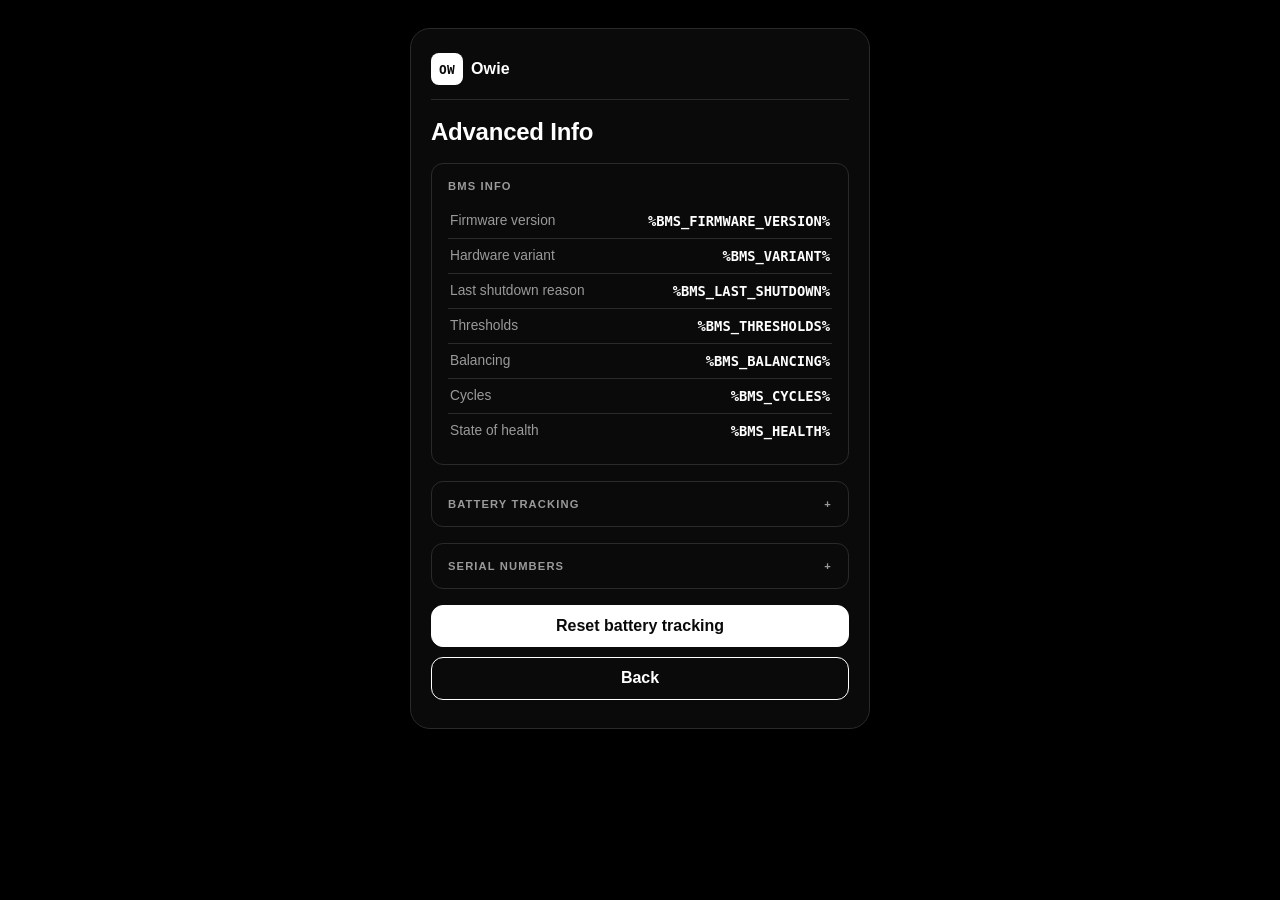
==== commit 8c9472d4: "Revamp: stock Owie battery percentage restored; two stock-behavior switches; remove ride logger and " ====
--- a/data/battery.html
+++ b/data/battery.html
@@ -18,67 +18,6 @@
         </header>
 
         <h1>Advanced Info</h1>
-
-        <div class="section">
-            <h2 class="section-title">Battery</h2>
-            <table>
-                <tr>
-                    <th>Battery learning</th>
-                    <td>%LEARN_STATUS%</td>
-                </tr>
-                <tr>
-                    <th>SOC</th>
-                    <td>%OVERRIDDEN_SOC%%%</td>
-                </tr>
-                <tr>
-                    <th>Voltage based SOC</th>
-                    <td>%VOLTAGE_BASED_SOC%%%</td>
-                </tr>
-                <tr>
-                    <th>Lowest Ah-tracked SOC</th>
-                    <td>%BOTTOM_SOC%%%</td>
-                </tr>
-                <tr>
-                    <th>Highest Ah-tracked SOC</th>
-                    <td>%TOP_SOC%%%</td>
-                </tr>
-                <tr>
-                    <th>Ah-tracked range size</th>
-                    <td>%BOTTOM_MILLIAMP_HOURS% mAh</td>
-                </tr>
-                <tr>
-                    <th>Current discharge depth</th>
-                    <td>%CURRENT_MILLIAMP_HOURS% mAh</td>
-                </tr>
-            </table>
-        </div>
-
-        <div class="section">
-            <h2 class="section-title">Battery Pack</h2>
-            <table>
-                <tr>
-                    <th>Pack</th>
-                    <td>%PACK_NAME%</td>
-                </tr>
-                <tr>
-                    <th>Rated capacity</th>
-                    <td>%PACK_RATED_MAH%</td>
-                </tr>
-                <tr>
-                    <th>Rated energy</th>
-                    <td>%PACK_RATED_WH%</td>
-                </tr>
-                <tr>
-                    <th>Learned capacity</th>
-                    <td>%PACK_LEARNED_MAH%</td>
-                </tr>
-                <tr>
-                    <th>Battery health</th>
-                    <td>%PACK_HEALTH%</td>
-                </tr>
-            </table>
-            <p class="field-hint" style="margin-top:12px">Learned capacity improves with use; it needs a ride covering about half the pack. Health is the learned capacity compared with the rated capacity, and is an estimate.</p>
-        </div>
 
         <div class="section">
             <h2 class="section-title">BMS Info</h2>
@@ -115,6 +54,40 @@
         </div>
 
         <details class="section">
+            <summary class="section-title">Battery Tracking</summary>
+            <table>
+                <tr>
+                    <th>SOC</th>
+                    <td>%OVERRIDDEN_SOC%%%</td>
+                </tr>
+                <tr>
+                    <th>BMS reported SOC</th>
+                    <td>%BMS_SOC%</td>
+                </tr>
+                <tr>
+                    <th>Voltage based SOC</th>
+                    <td>%VOLTAGE_BASED_SOC%</td>
+                </tr>
+                <tr>
+                    <th>Lowest Ah-tracked SOC</th>
+                    <td>%BOTTOM_SOC%</td>
+                </tr>
+                <tr>
+                    <th>Highest Ah-tracked SOC</th>
+                    <td>%TOP_SOC%</td>
+                </tr>
+                <tr>
+                    <th>Ah-tracked range size</th>
+                    <td>%BOTTOM_MILLIAMP_HOURS%</td>
+                </tr>
+                <tr>
+                    <th>Current discharge depth</th>
+                    <td>%CURRENT_MILLIAMP_HOURS%</td>
+                </tr>
+            </table>
+        </details>
+
+        <details class="section">
             <summary class="section-title">Serial Numbers</summary>
             <table>
                 <tr>
@@ -136,36 +109,13 @@
             </table>
         </details>
 
-        <div class="section">
-            <h2 class="section-title">Ride Log</h2>
-            <p class="field-hint" style="margin:0 0 12px">The board records voltage, current and temperatures by itself, so your phone can stay in your pocket with the screen off. After the ride, leave the board on, connect to Owie and download the log. It is lost when the board powers off.</p>
-            <p class="field-hint" style="margin:0 0 12px">%RIDELOG_STATUS%</p>
-            <div class="btn-row">
-                <form action="/ridelog.csv">
-                    <button>Download ride log (CSV)</button>
-                </form>
-                <form method="post" onsubmit="return confirm('Clear the ride log?');">
-                    <input type="hidden" name="clear_ridelog">
-                    <button class="btn-secondary">Clear ride log</button>
-                </form>
-            </div>
-        </div>
-
         <div class="btn-row">
-                <button type="button" id="logToggle">Start recording</button>
-                <button type="button" id="logDownload" class="btn-secondary" disabled>Download CSV</button>
-            </div>
-        </div>
-
-        <div class="btn-row">
-            <form method="post" onsubmit="return confirm('Forget what Owie has learned about this battery and start learning again?');">
-                <input type="hidden" name="relearn">
-                <button>Relearn battery</button>
+            <form method="post" onsubmit="return confirm('Reset the battery tracking? It starts over from now.');">
+                <input type="hidden" name="reset_stats">
+                <button>Reset battery tracking</button>
             </form>
             <button class="btn-secondary" onclick="history.back()">Back</button>
         </div>
-
-        <p class="field-hint">Battery learning shows whether Owie has seen enough of your pack's range to calibrate its percentage. Relearn battery forgets all of it and starts over, for example after changing the battery. It does not touch your WiFi or other settings.</p>
     </main>
 </body>
 
